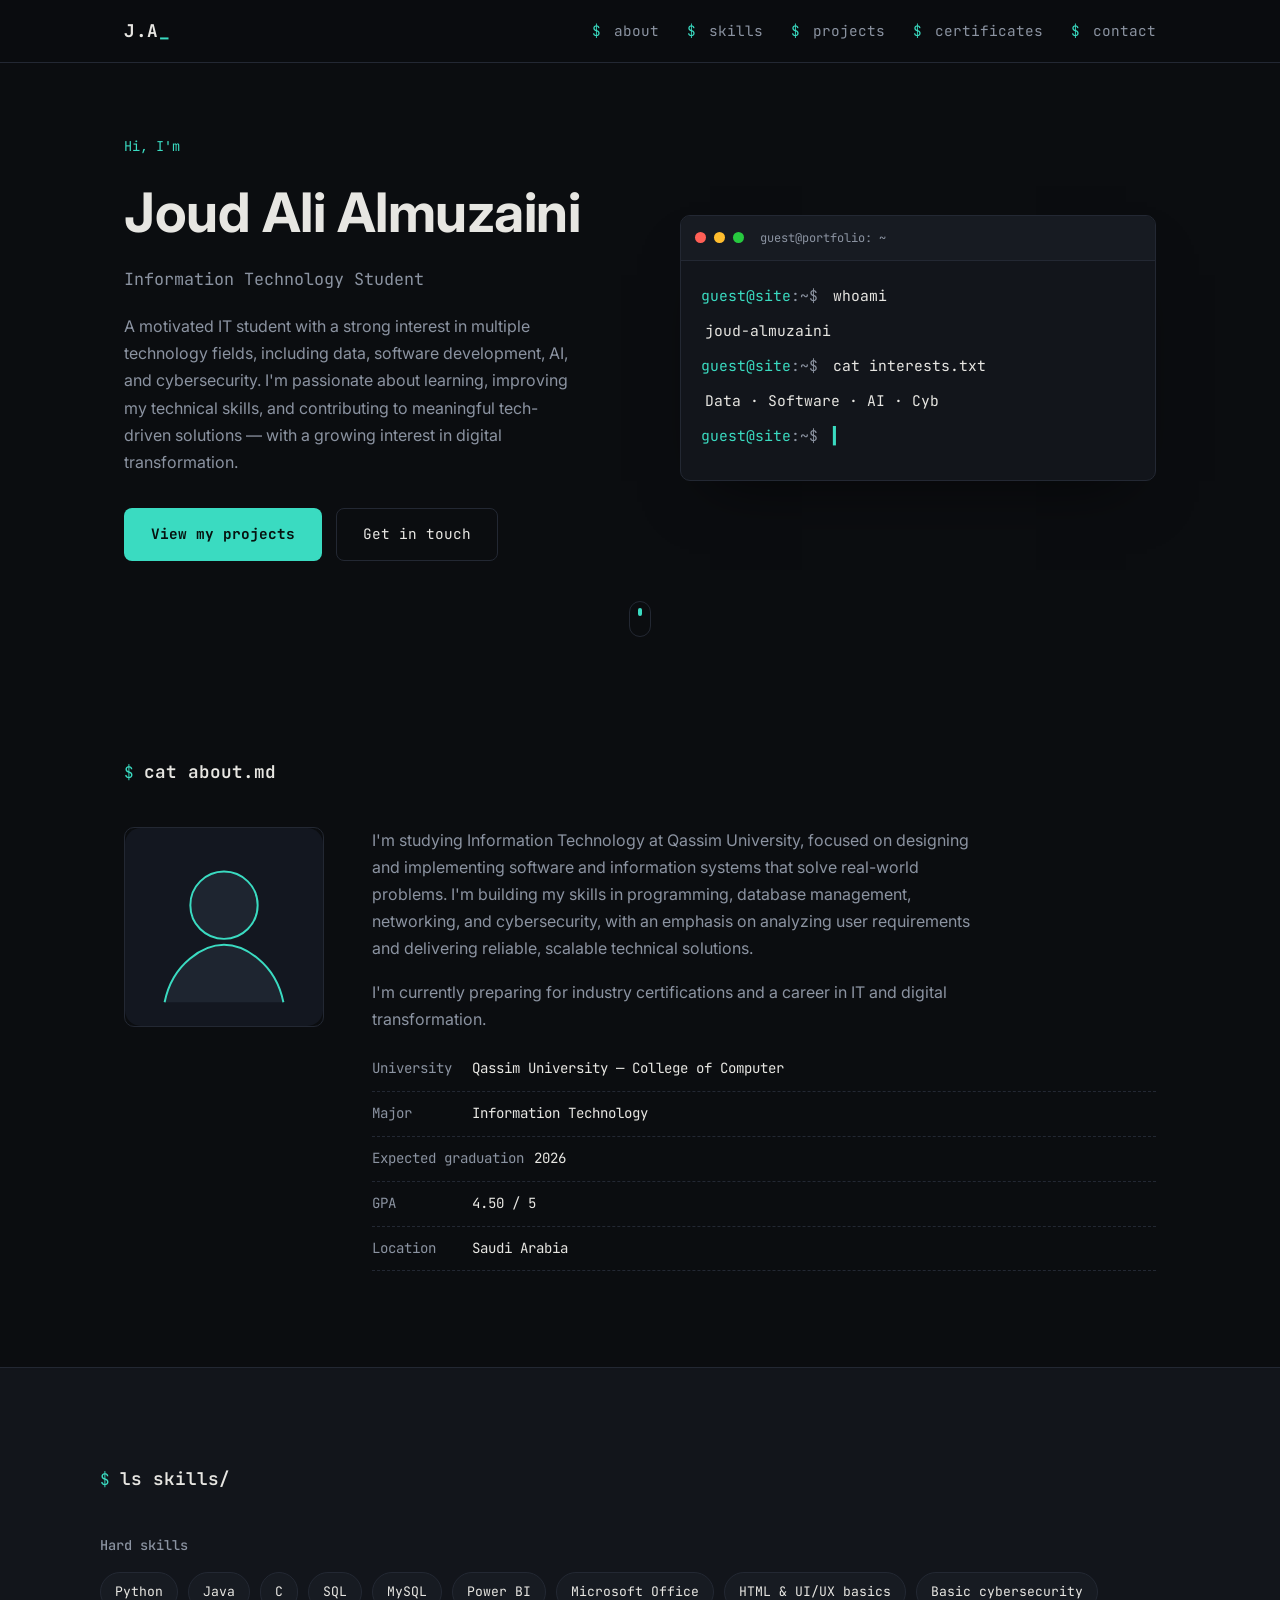
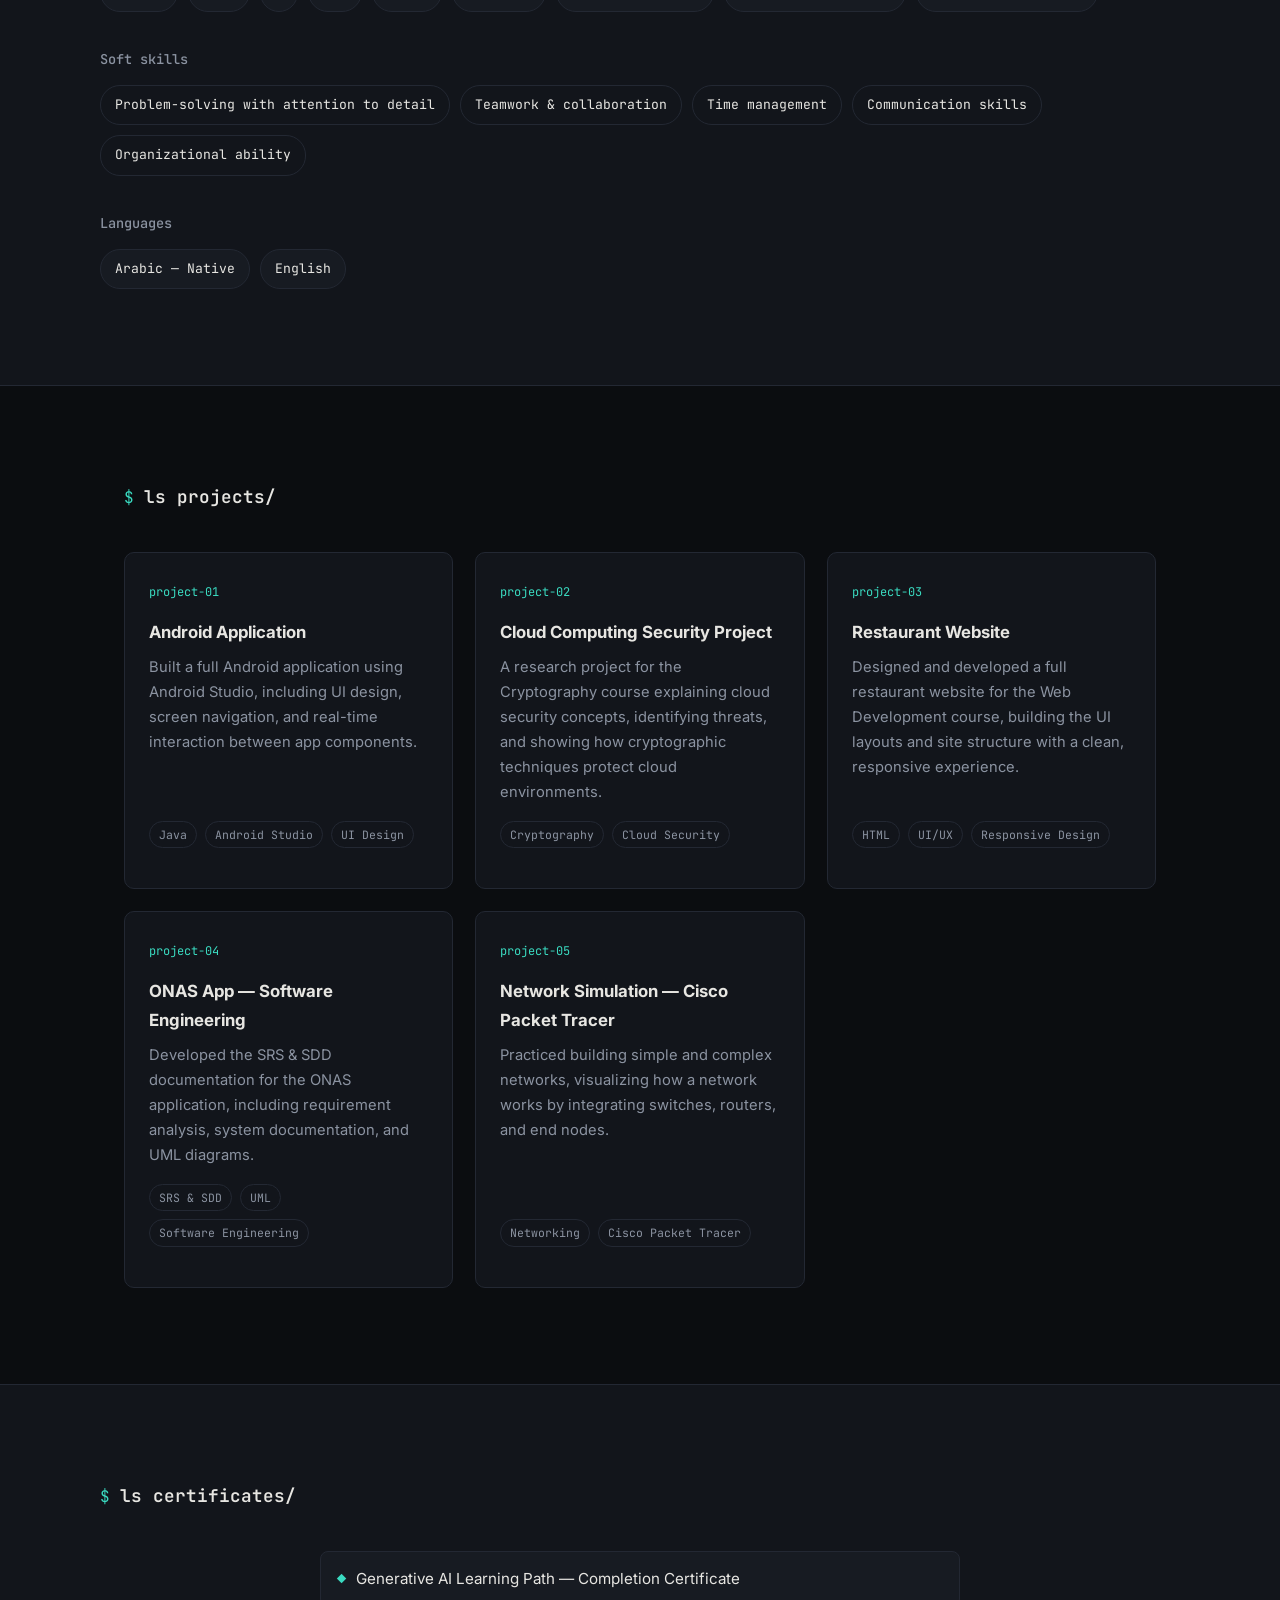
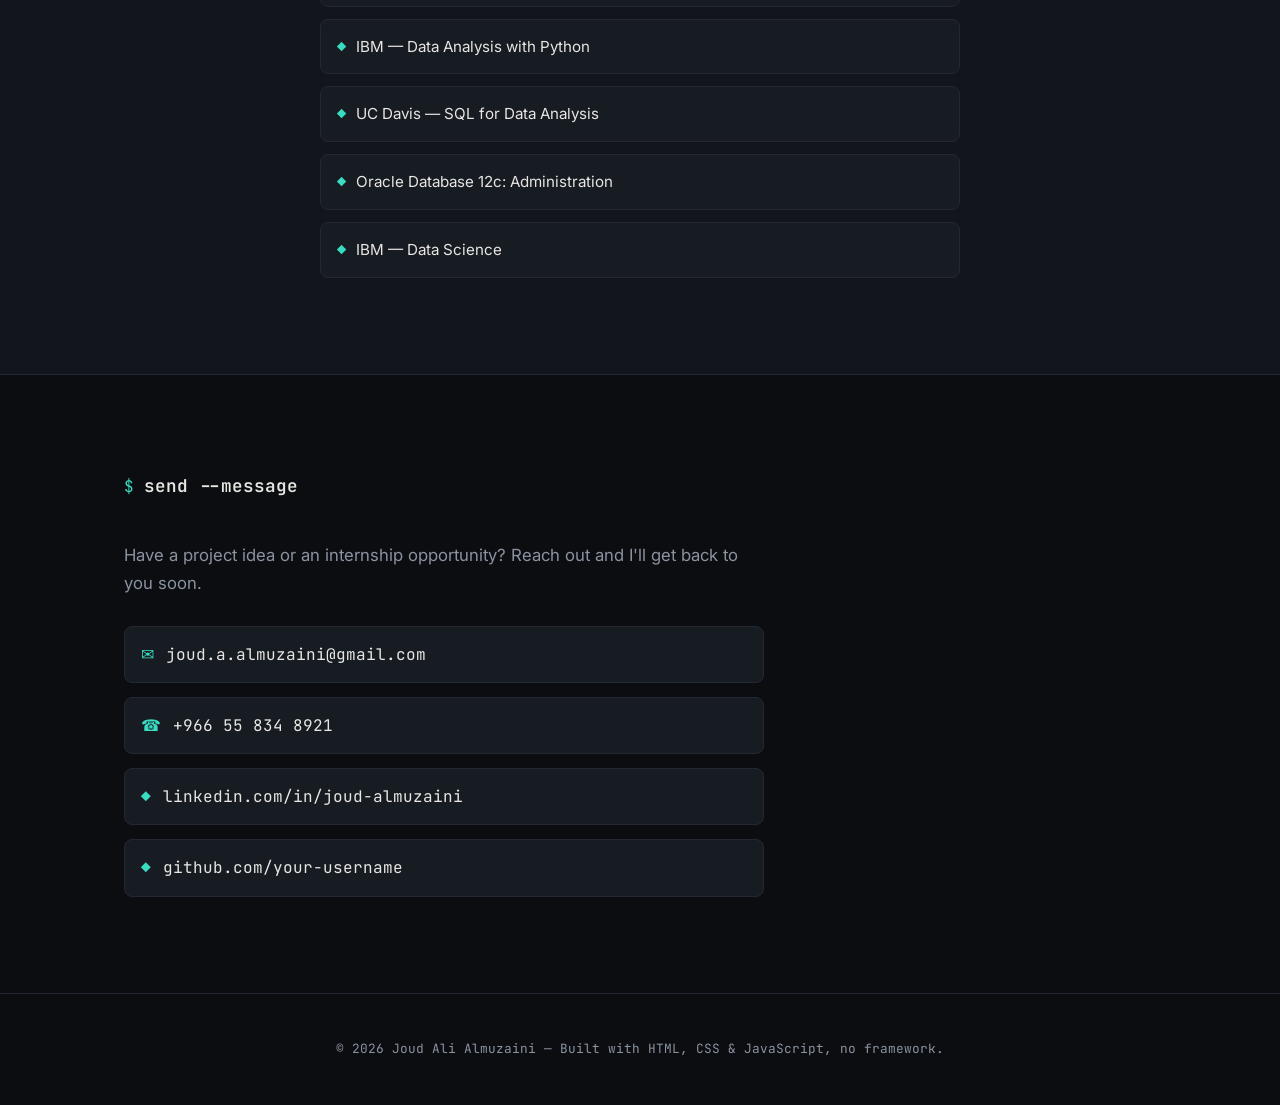
==== index.html @ 9cf5599b "Rename index_1.html to index.html" ====
<!DOCTYPE html>
<html lang="en" dir="ltr">
<head>
<meta charset="UTF-8">
<meta name="viewport" content="width=device-width, initial-scale=1.0">
<title>Joud Ali Almuzaini — Information Technology Student</title>
<meta name="description" content="Personal portfolio of Joud Ali Almuzaini, an Information Technology student interested in data, AI, and cybersecurity.">
<link rel="preconnect" href="https://fonts.googleapis.com">
<link rel="preconnect" href="https://fonts.gstatic.com" crossorigin>
<link href="https://fonts.googleapis.com/css2?family=JetBrains+Mono:wght@400;500;700&family=Inter:wght@400;500;600;700&display=swap" rel="stylesheet">
<link rel="stylesheet" href="styles.css">
</head>
<body>

<!-- ===== Nav ===== -->
<header class="nav" id="top">
  <div class="nav__inner">
    <a href="#top" class="nav__logo">J.A<span class="cursor">_</span></a>
    <nav class="nav__links">
      <a href="#about"><span class="tag">$</span> about</a>
      <a href="#skills"><span class="tag">$</span> skills</a>
      <a href="#projects"><span class="tag">$</span> projects</a>
      <a href="#certificates"><span class="tag">$</span> certificates</a>
      <a href="#contact"><span class="tag">$</span> contact</a>
    </nav>
    <button class="nav__toggle" id="navToggle" aria-label="Open menu" aria-expanded="false">
      <span></span><span></span><span></span>
    </button>
  </div>
</header>

<!-- ===== Hero ===== -->
<section class="hero">
  <div class="hero__inner">
    <div class="terminal" role="img" aria-label="Terminal window showing an intro">
      <div class="terminal__bar">
        <span class="dot dot--red"></span>
        <span class="dot dot--yellow"></span>
        <span class="dot dot--green"></span>
        <span class="terminal__title">guest@portfolio: ~</span>
      </div>
      <div class="terminal__body">
        <p><span class="prompt">guest@site</span><span class="colon">:~$</span> whoami</p>
        <p class="out" id="typedName"></p>
        <p><span class="prompt">guest@site</span><span class="colon">:~$</span> cat interests.txt</p>
        <p class="out" id="typedRole"></p>
        <p><span class="prompt">guest@site</span><span class="colon">:~$</span> <span class="blink">▍</span></p>
      </div>
    </div>

    <div class="hero__intro">
      <p class="eyebrow">Hi, I'm</p>
      <h1>Joud Ali Almuzaini</h1>
      <p class="hero__role">Information Technology Student</p>
      <p class="hero__desc">
        A motivated IT student with a strong interest in multiple technology fields, including
        data, software development, AI, and cybersecurity. I'm passionate about learning,
        improving my technical skills, and contributing to meaningful tech-driven solutions —
        with a growing interest in digital transformation.
      </p>
      <div class="hero__cta">
        <a href="#projects" class="btn btn--primary">View my projects</a>
        <a href="#contact" class="btn btn--ghost">Get in touch</a>
      </div>
    </div>
  </div>
  <a href="#about" class="scroll-hint" aria-label="Scroll down">
    <span></span>
  </a>
</section>

<!-- ===== About ===== -->
<section id="about" class="section">
  <div class="section__head">
    <span class="tag">$</span>
    <h2>cat about.md</h2>
  </div>
  <div class="about__grid">
    <div class="about__avatar" aria-hidden="true">
      <svg viewBox="0 0 200 200" width="100%" height="100%">
        <rect width="200" height="200" rx="16" fill="#131720"/>
        <circle cx="100" cy="78" r="34" fill="#1E2530" stroke="#3ADBC1" stroke-width="2"/>
        <path d="M40 176c8-40 40-58 60-58s52 18 60 58" fill="#1E2530" stroke="#3ADBC1" stroke-width="2"/>
      </svg>
    </div>
    <div class="about__text">
      <p>
        I'm studying Information Technology at Qassim University, focused on designing and
        implementing software and information systems that solve real-world problems. I'm
        building my skills in programming, database management, networking, and cybersecurity,
        with an emphasis on analyzing user requirements and delivering reliable, scalable
        technical solutions.
      </p>
      <p>
        I'm currently preparing for industry certifications and a career in IT and digital
        transformation.
      </p>
      <ul class="about__facts">
        <li><span>University</span>Qassim University — College of Computer</li>
        <li><span>Major</span>Information Technology</li>
        <li><span>Expected graduation</span>2026</li>
        <li><span>GPA</span>4.50 / 5</li>
        <li><span>Location</span>Saudi Arabia</li>
      </ul>
    </div>
  </div>
</section>

<!-- ===== Skills ===== -->
<section id="skills" class="section section--alt">
  <div class="section__head">
    <span class="tag">$</span>
    <h2>ls skills/</h2>
  </div>

  <div class="skills__col">
    <h3 class="skills__subtitle">Hard skills</h3>
    <div class="tag-grid">
      <span class="chip">Python</span>
      <span class="chip">Java</span>
      <span class="chip">C</span>
      <span class="chip">SQL</span>
      <span class="chip">MySQL</span>
      <span class="chip">Power BI</span>
      <span class="chip">Microsoft Office</span>
      <span class="chip">HTML &amp; UI/UX basics</span>
      <span class="chip">Basic cybersecurity</span>
    </div>
  </div>

  <div class="skills__col">
    <h3 class="skills__subtitle">Soft skills</h3>
    <div class="tag-grid">
      <span class="chip chip--alt">Problem-solving with attention to detail</span>
      <span class="chip chip--alt">Teamwork &amp; collaboration</span>
      <span class="chip chip--alt">Time management</span>
      <span class="chip chip--alt">Communication skills</span>
      <span class="chip chip--alt">Organizational ability</span>
    </div>
  </div>

  <div class="skills__col">
    <h3 class="skills__subtitle">Languages</h3>
    <div class="tag-grid">
      <span class="chip">Arabic — Native</span>
      <span class="chip">English</span>
    </div>
  </div>
</section>

<!-- ===== Projects ===== -->
<section id="projects" class="section">
  <div class="section__head">
    <span class="tag">$</span>
    <h2>ls projects/</h2>
  </div>
  <div class="projects__grid">
    <article class="card">
      <div class="card__top"><span class="card__index">project-01</span></div>
      <h3>Android Application</h3>
      <p>Built a full Android application using Android Studio, including UI design, screen
      navigation, and real-time interaction between app components.</p>
      <div class="card__tags"><span>Java</span><span>Android Studio</span><span>UI Design</span></div>
    </article>

    <article class="card">
      <div class="card__top"><span class="card__index">project-02</span></div>
      <h3>Cloud Computing Security Project</h3>
      <p>A research project for the Cryptography course explaining cloud security concepts,
      identifying threats, and showing how cryptographic techniques protect cloud environments.</p>
      <div class="card__tags"><span>Cryptography</span><span>Cloud Security</span></div>
    </article>

    <article class="card">
      <div class="card__top"><span class="card__index">project-03</span></div>
      <h3>Restaurant Website</h3>
      <p>Designed and developed a full restaurant website for the Web Development course,
      building the UI layouts and site structure with a clean, responsive experience.</p>
      <div class="card__tags"><span>HTML</span><span>UI/UX</span><span>Responsive Design</span></div>
    </article>

    <article class="card">
      <div class="card__top"><span class="card__index">project-04</span></div>
      <h3>ONAS App — Software Engineering</h3>
      <p>Developed the SRS &amp; SDD documentation for the ONAS application, including
      requirement analysis, system documentation, and UML diagrams.</p>
      <div class="card__tags"><span>SRS &amp; SDD</span><span>UML</span><span>Software Engineering</span></div>
    </article>

    <article class="card">
      <div class="card__top"><span class="card__index">project-05</span></div>
      <h3>Network Simulation — Cisco Packet Tracer</h3>
      <p>Practiced building simple and complex networks, visualizing how a network works by
      integrating switches, routers, and end nodes.</p>
      <div class="card__tags"><span>Networking</span><span>Cisco Packet Tracer</span></div>
    </article>
  </div>
</section>

<!-- ===== Certificates ===== -->
<section id="certificates" class="section section--alt">
  <div class="section__head">
    <span class="tag">$</span>
    <h2>ls certificates/</h2>
  </div>
  <ul class="cert__list">
    <li><span class="tag">◆</span> Generative AI Learning Path — Completion Certificate</li>
    <li><span class="tag">◆</span> IBM — Data Analysis with Python</li>
    <li><span class="tag">◆</span> UC Davis — SQL for Data Analysis</li>
    <li><span class="tag">◆</span> Oracle Database 12c: Administration</li>
    <li><span class="tag">◆</span> IBM — Data Science</li>
  </ul>
</section>

<!-- ===== Contact ===== -->
<section id="contact" class="section">
  <div class="section__head">
    <span class="tag">$</span>
    <h2>send --message</h2>
  </div>
  <div class="contact__wrap">
    <p class="contact__lead">
      Have a project idea or an internship opportunity? Reach out and I'll get back to you soon.
    </p>
    <div class="contact__links">
      <a href="mailto:joud.a.almuzaini@gmail.com" class="contact__item">
        <span class="tag">✉</span> joud.a.almuzaini@gmail.com
      </a>
      <a href="tel:+966558348921" class="contact__item">
        <span class="tag">☎</span> +966 55 834 8921
      </a>
      <a href="https://www.linkedin.com/in/joud-almuzaini" target="_blank" rel="noopener" class="contact__item">
        <span class="tag">◆</span> linkedin.com/in/joud-almuzaini
      </a>
      <a href="https://github.com/your-username" target="_blank" rel="noopener" class="contact__item">
        <span class="tag">◆</span> github.com/your-username
      </a>
    </div>
  </div>
</section>

<footer class="footer">
  <p>© <span id="year"></span> Joud Ali Almuzaini — Built with HTML, CSS &amp; JavaScript, no framework.</p>
</footer>

<script src="script.js"></script>
</body>
</html>
---- styles.css ----
/* =========================================================
   Design tokens
   ========================================================= */
:root{
  --bg: #0B0D10;
  --surface: #12151B;
  --surface-2: #171B22;
  --border: #232833;
  --text: #E7E6E2;
  --muted: #8B93A1;
  --accent: #3ADBC1;
  --accent-dim: #24493F;
  --danger: #FF6B6B;
  --warn: #F5C563;

  --font-body: "Inter", "Segoe UI", sans-serif;
  --font-mono: "JetBrains Mono", monospace;

  --radius: 10px;
  --max-w: 1080px;
  --section-pad: 96px;
}

@media (prefers-reduced-motion: reduce){
  *{ animation-duration: 0.01ms !important; animation-iteration-count: 1 !important; transition-duration: 0.01ms !important; }
}

*, *::before, *::after{ box-sizing: border-box; }
html{ scroll-behavior: smooth; }

body{
  margin: 0;
  background: var(--bg);
  color: var(--text);
  font-family: var(--font-body);
  line-height: 1.7;
  -webkit-font-smoothing: antialiased;
}

a{ color: inherit; text-decoration: none; }
ul{ list-style: none; margin: 0; padding: 0; }
img, svg{ display:block; max-width: 100%; }

::selection{ background: var(--accent); color: #06110E; }

:focus-visible{
  outline: 2px solid var(--accent);
  outline-offset: 3px;
  border-radius: 4px;
}

.tag{
  color: var(--accent);
  font-family: var(--font-mono);
}

/* =========================================================
   Nav
   ========================================================= */
.nav{
  position: sticky;
  top: 0;
  z-index: 50;
  background: rgba(11,13,16,0.85);
  backdrop-filter: blur(10px);
  border-bottom: 1px solid var(--border);
}
.nav__inner{
  max-width: var(--max-w);
  margin: 0 auto;
  padding: 16px 24px;
  display: flex;
  align-items: center;
  justify-content: space-between;
}
.nav__logo{
  font-family: var(--font-mono);
  font-weight: 700;
  font-size: 1.1rem;
  letter-spacing: 0.5px;
}
.cursor{ color: var(--accent); animation: blink 1.1s steps(1) infinite; }

.nav__links{
  display: flex;
  gap: 28px;
  font-family: var(--font-mono);
  font-size: 0.9rem;
}
.nav__links a{ color: var(--muted); transition: color .2s ease; }
.nav__links a:hover{ color: var(--text); }
.nav__links .tag{ margin-inline-end: 4px; }

.nav__toggle{
  display: none;
  flex-direction: column;
  gap: 5px;
  background: none;
  border: 0;
  cursor: pointer;
  padding: 6px;
}
.nav__toggle span{
  width: 22px; height: 2px; background: var(--text); display:block;
}

/* =========================================================
   Hero
   ========================================================= */
.hero{
  max-width: var(--max-w);
  margin: 0 auto;
  padding: 72px 24px 100px;
  display: grid;
  grid-template-columns: 1fr;
  position: relative;
}
.hero__inner{
  display: grid;
  grid-template-columns: 1.05fr 1fr;
  gap: 56px;
  align-items: center;
}

.terminal{
  background: var(--surface);
  border: 1px solid var(--border);
  border-radius: var(--radius);
  overflow: hidden;
  box-shadow: 0 30px 60px -30px rgba(0,0,0,0.6);
  order: 2;
}
.terminal__bar{
  display: flex;
  align-items: center;
  gap: 8px;
  padding: 12px 14px;
  background: var(--surface-2);
  border-bottom: 1px solid var(--border);
}
.dot{ width: 11px; height: 11px; border-radius: 50%; display:inline-block; }
.dot--red{ background: #FF5F56; }
.dot--yellow{ background: #FFBD2E; }
.dot--green{ background: #27C93F; }
.terminal__title{
  font-family: var(--font-mono);
  font-size: 0.75rem;
  color: var(--muted);
  margin-inline-start: 8px;
}
.terminal__body{
  padding: 22px 20px;
  font-family: var(--font-mono);
  font-size: 0.92rem;
  min-height: 210px;
}
.terminal__body p{ margin: 0 0 10px; direction: ltr; text-align: left; }
.prompt{ color: var(--accent); }
.colon{ color: var(--muted); margin-inline-end: 6px; }
.out{ color: var(--text); padding-inline-start: 4px; min-height: 1.4em; }
.blink{ animation: blink 1s steps(1) infinite; color: var(--accent); }

@keyframes blink{ 50%{ opacity: 0; } }

.hero__intro{ order: 1; }
.eyebrow{
  font-family: var(--font-mono);
  color: var(--accent);
  font-size: 0.85rem;
  margin: 0 0 8px;
}
.hero__intro h1{
  font-size: clamp(2.2rem, 4.5vw, 3.4rem);
  margin: 0 0 6px;
  font-weight: 700;
  letter-spacing: -0.5px;
}
.hero__role{
  font-family: var(--font-mono);
  color: var(--muted);
  font-size: 1.05rem;
  margin: 0 0 20px;
}
.hero__desc{
  color: var(--muted);
  max-width: 46ch;
  margin: 0 0 32px;
}
.hero__cta{ display: flex; gap: 14px; flex-wrap: wrap; }

.btn{
  padding: 13px 26px;
  border-radius: 8px;
  font-family: var(--font-mono);
  font-size: 0.9rem;
  border: 1px solid transparent;
  transition: transform .15s ease, background .2s ease, border-color .2s ease;
  display: inline-block;
}
.btn:hover{ transform: translateY(-2px); }
.btn--primary{ background: var(--accent); color: #06110E; font-weight: 700; }
.btn--primary:hover{ background: #52E6CE; }
.btn--ghost{ border-color: var(--border); color: var(--text); }
.btn--ghost:hover{ border-color: var(--accent); color: var(--accent); }

.scroll-hint{
  position: absolute;
  bottom: 24px;
  left: 50%;
  transform: translateX(-50%);
  width: 22px; height: 36px;
  border: 1px solid var(--border);
  border-radius: 12px;
  display: flex;
  justify-content: center;
  padding-top: 6px;
}
.scroll-hint span{
  width: 4px; height: 8px;
  background: var(--accent);
  border-radius: 2px;
  animation: scrolldown 1.6s ease infinite;
}
@keyframes scrolldown{
  0%{ opacity: 1; transform: translateY(0); }
  70%{ opacity: 0; transform: translateY(10px); }
  100%{ opacity: 0; transform: translateY(0); }
}

/* =========================================================
   Sections (generic)
   ========================================================= */
.section{
  max-width: var(--max-w);
  margin: 0 auto;
  padding: var(--section-pad) 24px;
}
.section--alt{
  max-width: none;
  background: var(--surface);
  border-top: 1px solid var(--border);
  border-bottom: 1px solid var(--border);
}
.section--alt > *{
  max-width: var(--max-w);
  margin-inline: auto;
}
.section__head{
  display: flex;
  align-items: baseline;
  gap: 10px;
  margin-bottom: 40px;
  font-family: var(--font-mono);
}
.section__head h2{
  font-size: 1.1rem;
  font-weight: 600;
  margin: 0;
  color: var(--text);
}

/* About */
.about__grid{
  display: grid;
  grid-template-columns: 200px 1fr;
  gap: 48px;
  align-items: start;
}
.about__avatar{
  border-radius: var(--radius);
  overflow: hidden;
  border: 1px solid var(--border);
}
.about__text p{ color: var(--muted); margin: 0 0 16px; max-width: 62ch; }
.about__facts{
  margin-top: 24px;
  display: grid;
  gap: 10px;
  font-family: var(--font-mono);
  font-size: 0.88rem;
}
.about__facts li{
  display: flex;
  gap: 10px;
  color: var(--text);
  padding-bottom: 10px;
  border-bottom: 1px dashed var(--border);
}
.about__facts li span{
  color: var(--muted);
  min-width: 90px;
  display: inline-block;
}

/* Skills */
.skills__col{ margin-bottom: 36px; }
.skills__col:last-child{ margin-bottom: 0; }
.skills__subtitle{
  font-family: var(--font-mono);
  font-size: 0.85rem;
  color: var(--muted);
  font-weight: 500;
  margin: 0 0 14px;
}
.tag-grid{
  display: flex;
  flex-wrap: wrap;
  gap: 10px;
}
.chip{
  font-family: var(--font-mono);
  font-size: 0.82rem;
  color: var(--text);
  background: var(--surface-2);
  border: 1px solid var(--border);
  padding: 8px 14px;
  border-radius: 20px;
  transition: border-color .2s ease, color .2s ease;
}
.chip:hover{ border-color: var(--accent); color: var(--accent); }
.chip--alt{ background: transparent; }

/* Certificates */
.cert__list{
  display: grid;
  gap: 12px;
  max-width: 640px;
}
.cert__list li{
  display: flex;
  align-items: center;
  gap: 10px;
  padding: 14px 16px;
  background: var(--surface-2);
  border: 1px solid var(--border);
  border-radius: 8px;
  font-size: 0.95rem;
}

/* Projects */
.projects__grid{
  display: grid;
  grid-template-columns: repeat(3, 1fr);
  gap: 22px;
}
.card{
  background: var(--surface);
  border: 1px solid var(--border);
  border-radius: var(--radius);
  padding: 24px;
  display: flex;
  flex-direction: column;
  transition: border-color .2s ease, transform .2s ease;
}
.card:hover{ border-color: var(--accent); transform: translateY(-4px); }
.card__index{
  font-family: var(--font-mono);
  font-size: 0.75rem;
  color: var(--accent);
}
.card h3{ font-size: 1.05rem; margin: 14px 0 8px; }
.card p{ color: var(--muted); font-size: 0.92rem; margin: 0 0 16px; flex-grow: 1; }
.card__tags{ display: flex; gap: 8px; margin-bottom: 16px; flex-wrap: wrap; }
.card__tags span{
  font-family: var(--font-mono);
  font-size: 0.72rem;
  color: var(--muted);
  border: 1px solid var(--border);
  padding: 3px 9px;
  border-radius: 20px;
}
.card__links{ display: flex; gap: 16px; font-family: var(--font-mono); font-size: 0.85rem; }
.card__links a{ color: var(--text); border-bottom: 1px solid var(--border); }
.card__links a:hover{ color: var(--accent); border-color: var(--accent); }

/* Contact */
.contact__wrap{ max-width: 640px; }
.contact__lead{ color: var(--muted); margin: 0 0 28px; font-size: 1.05rem; }
.contact__links{ display: grid; gap: 14px; }
.contact__item{
  display: flex;
  align-items: center;
  gap: 12px;
  font-family: var(--font-mono);
  padding: 14px 16px;
  background: var(--surface-2);
  border: 1px solid var(--border);
  border-radius: 8px;
  transition: border-color .2s ease, color .2s ease;
}
.contact__item:hover{ border-color: var(--accent); color: var(--accent); }

/* Footer */
.footer{
  text-align: center;
  padding: 32px 24px;
  color: var(--muted);
  font-family: var(--font-mono);
  font-size: 0.8rem;
  border-top: 1px solid var(--border);
}

/* =========================================================
   Responsive
   ========================================================= */
@media (max-width: 860px){
  .hero__inner{ grid-template-columns: 1fr; }
  .terminal{ order: 1; }
  .hero__intro{ order: 2; }
  .about__grid{ grid-template-columns: 1fr; }
  .about__avatar{ width: 140px; }
  .projects__grid{ grid-template-columns: 1fr 1fr; }
}

@media (max-width: 640px){
  :root{ --section-pad: 64px; }
  .nav__links{ display: none; }
  .nav__toggle{ display: flex; }
  .nav.open .nav__links{
    display: flex;
    position: absolute;
    top: 100%;
    inset-inline: 0;
    background: var(--bg);
    border-bottom: 1px solid var(--border);
    flex-direction: column;
    padding: 20px 24px;
    gap: 18px;
  }
  .projects__grid{ grid-template-columns: 1fr; }
  .hero{ padding-bottom: 72px; }
}
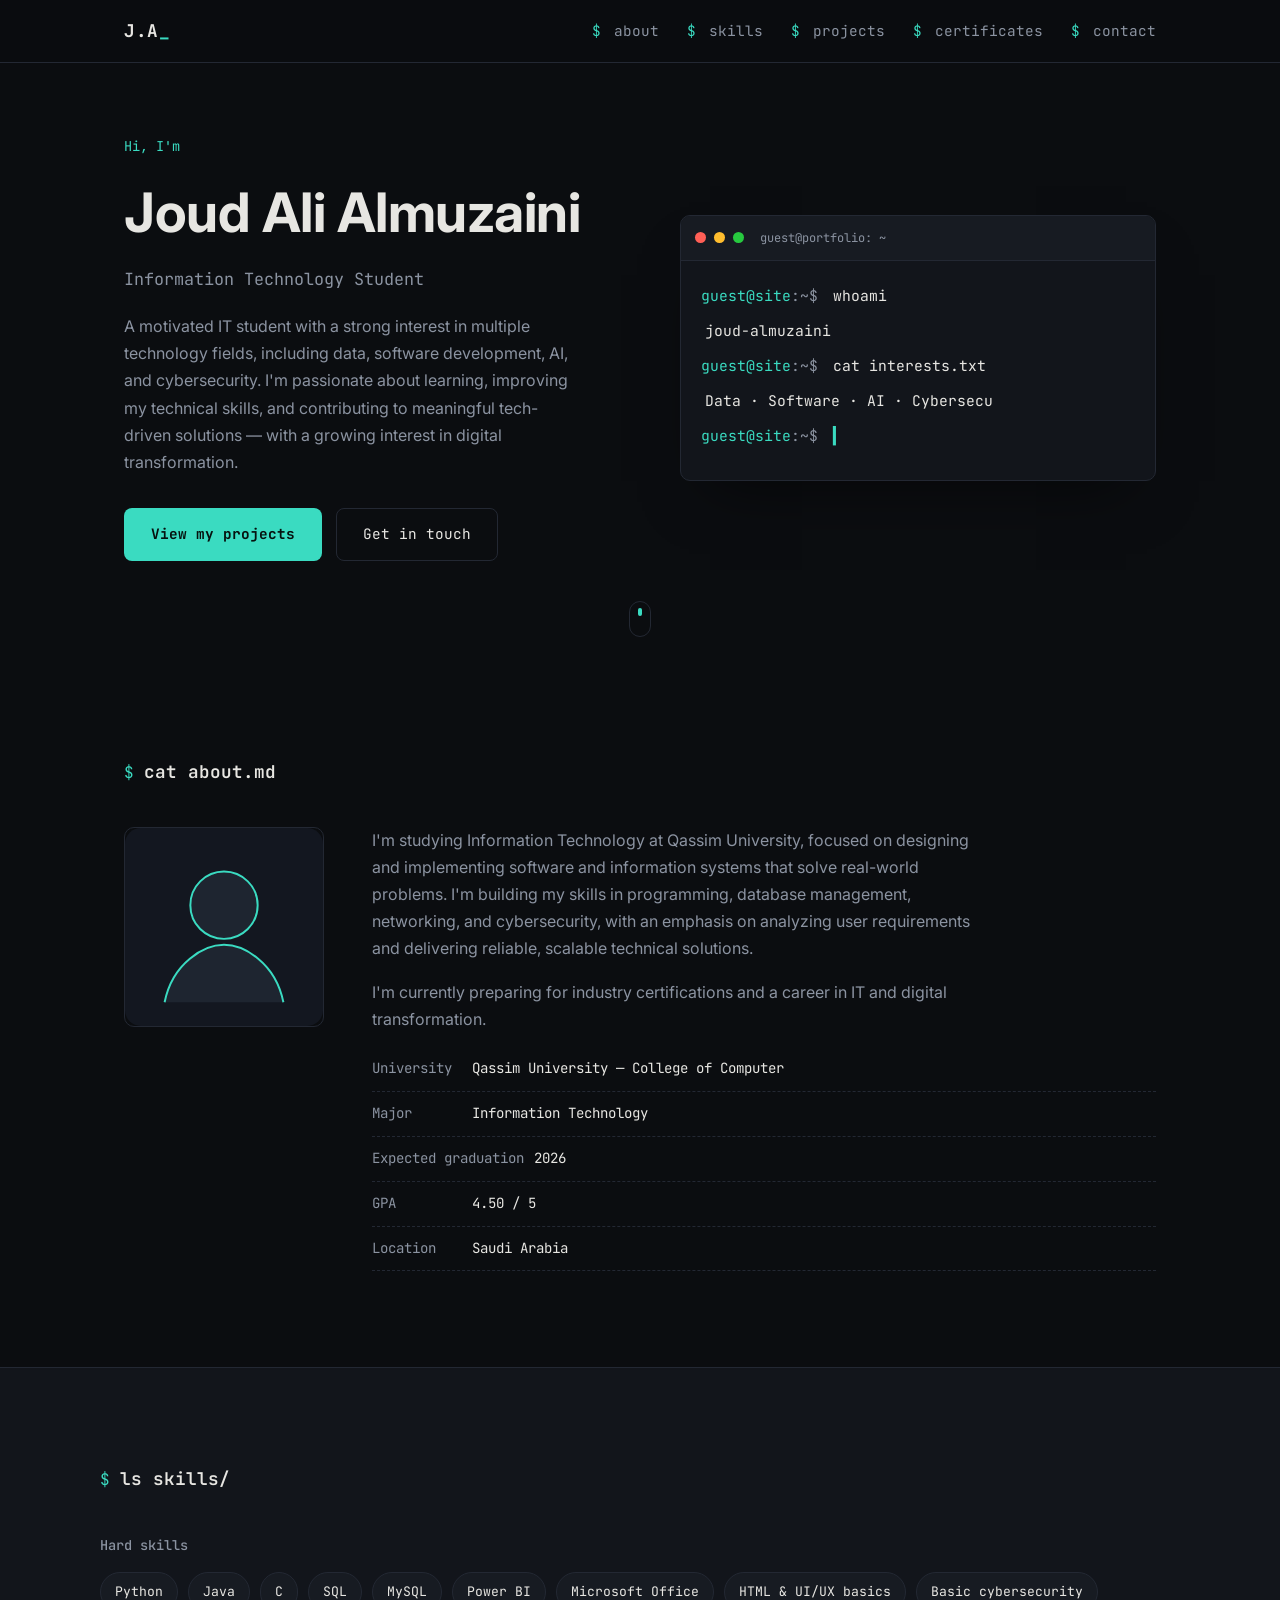
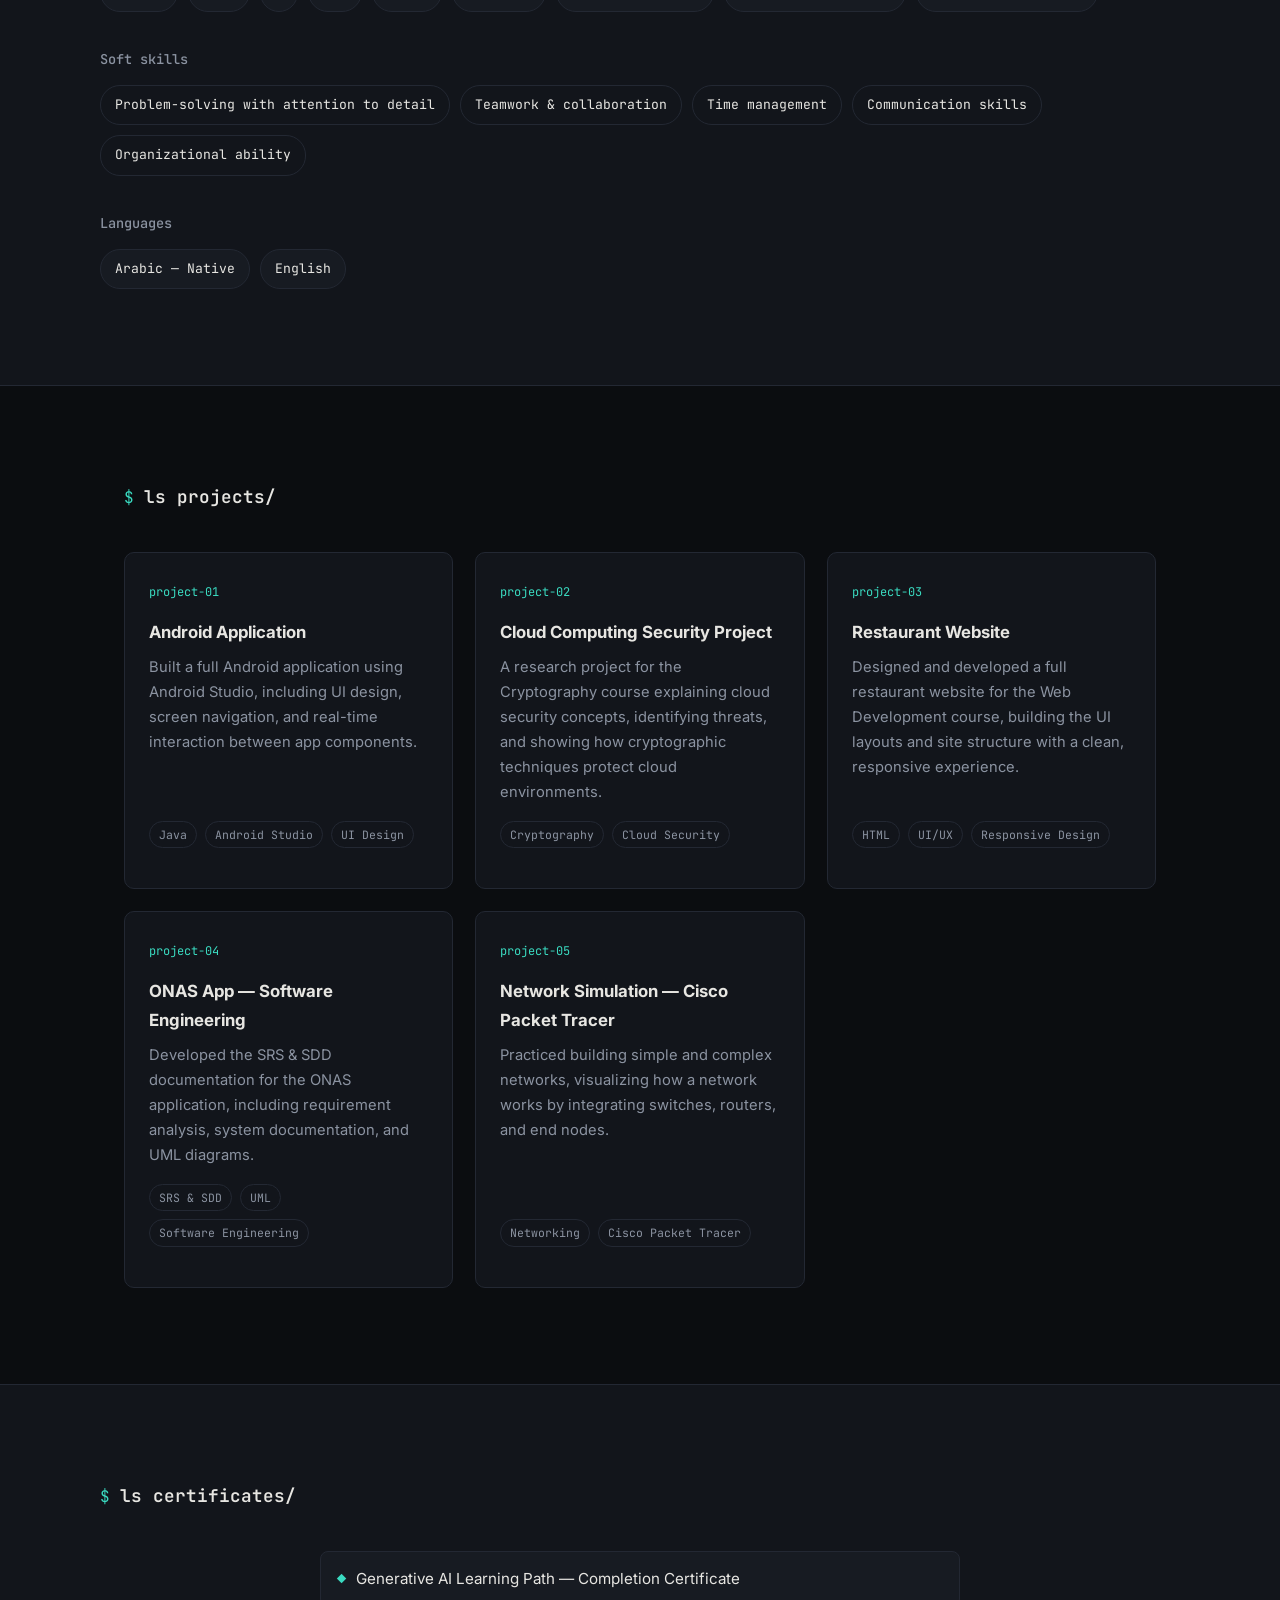
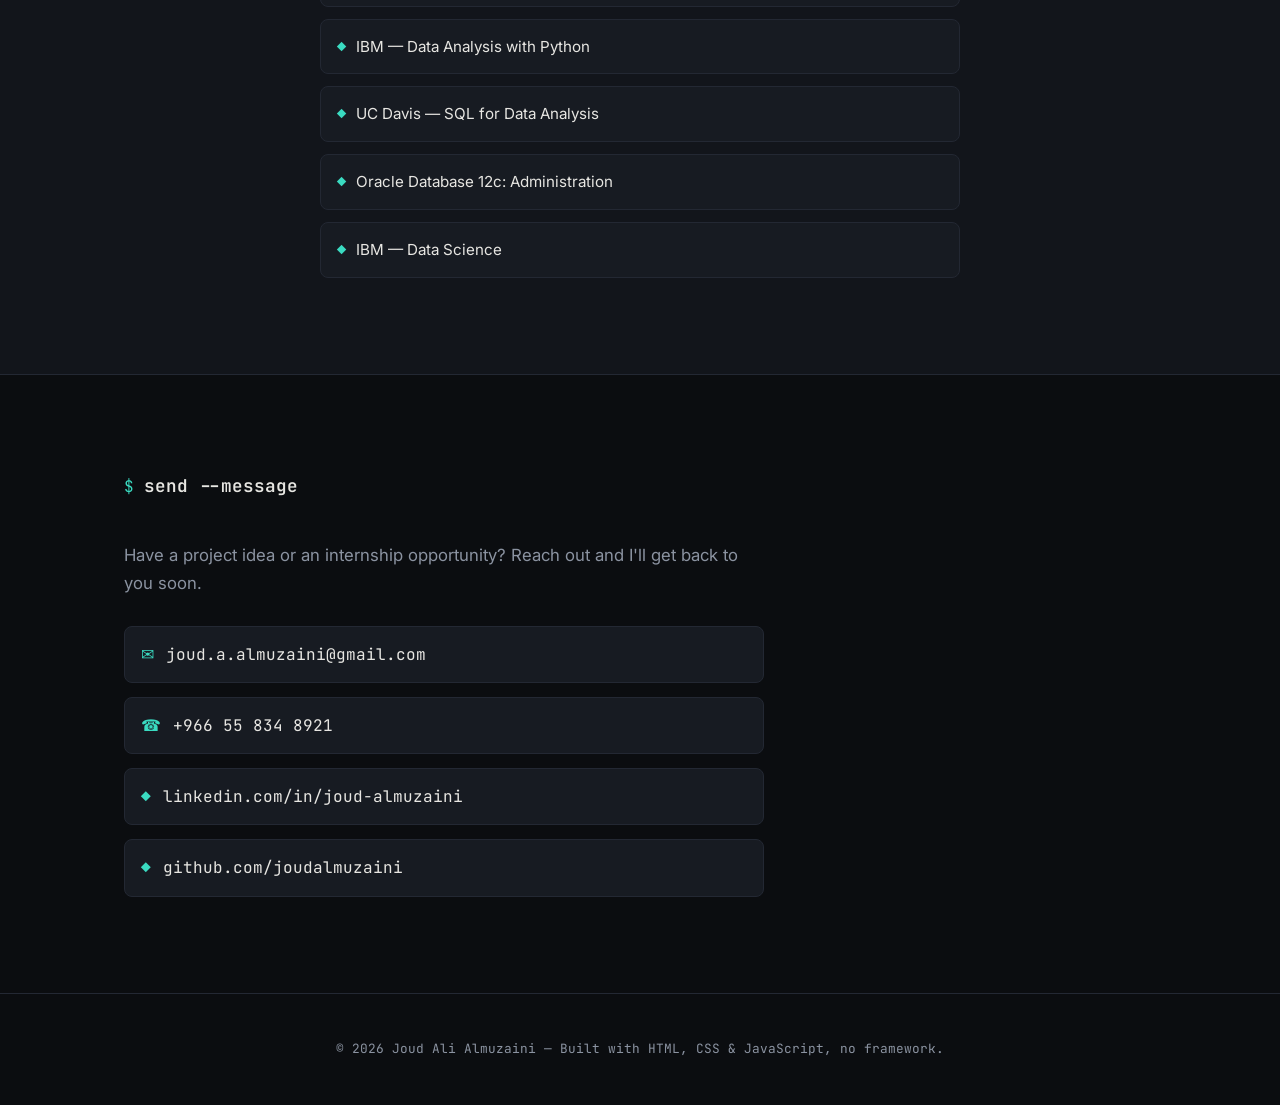
==== commit 04bed1a1: "Update GitHub link to correct username" ====
--- a/index.html
+++ b/index.html
@@ -233,7 +233,7 @@
         <span class="tag">◆</span> linkedin.com/in/joud-almuzaini
       </a>
       <a href="https://github.com/your-username" target="_blank" rel="noopener" class="contact__item">
-        <span class="tag">◆</span> github.com/your-username
+        <span class="tag">◆</span> github.com/joudalmuzaini
       </a>
     </div>
   </div>
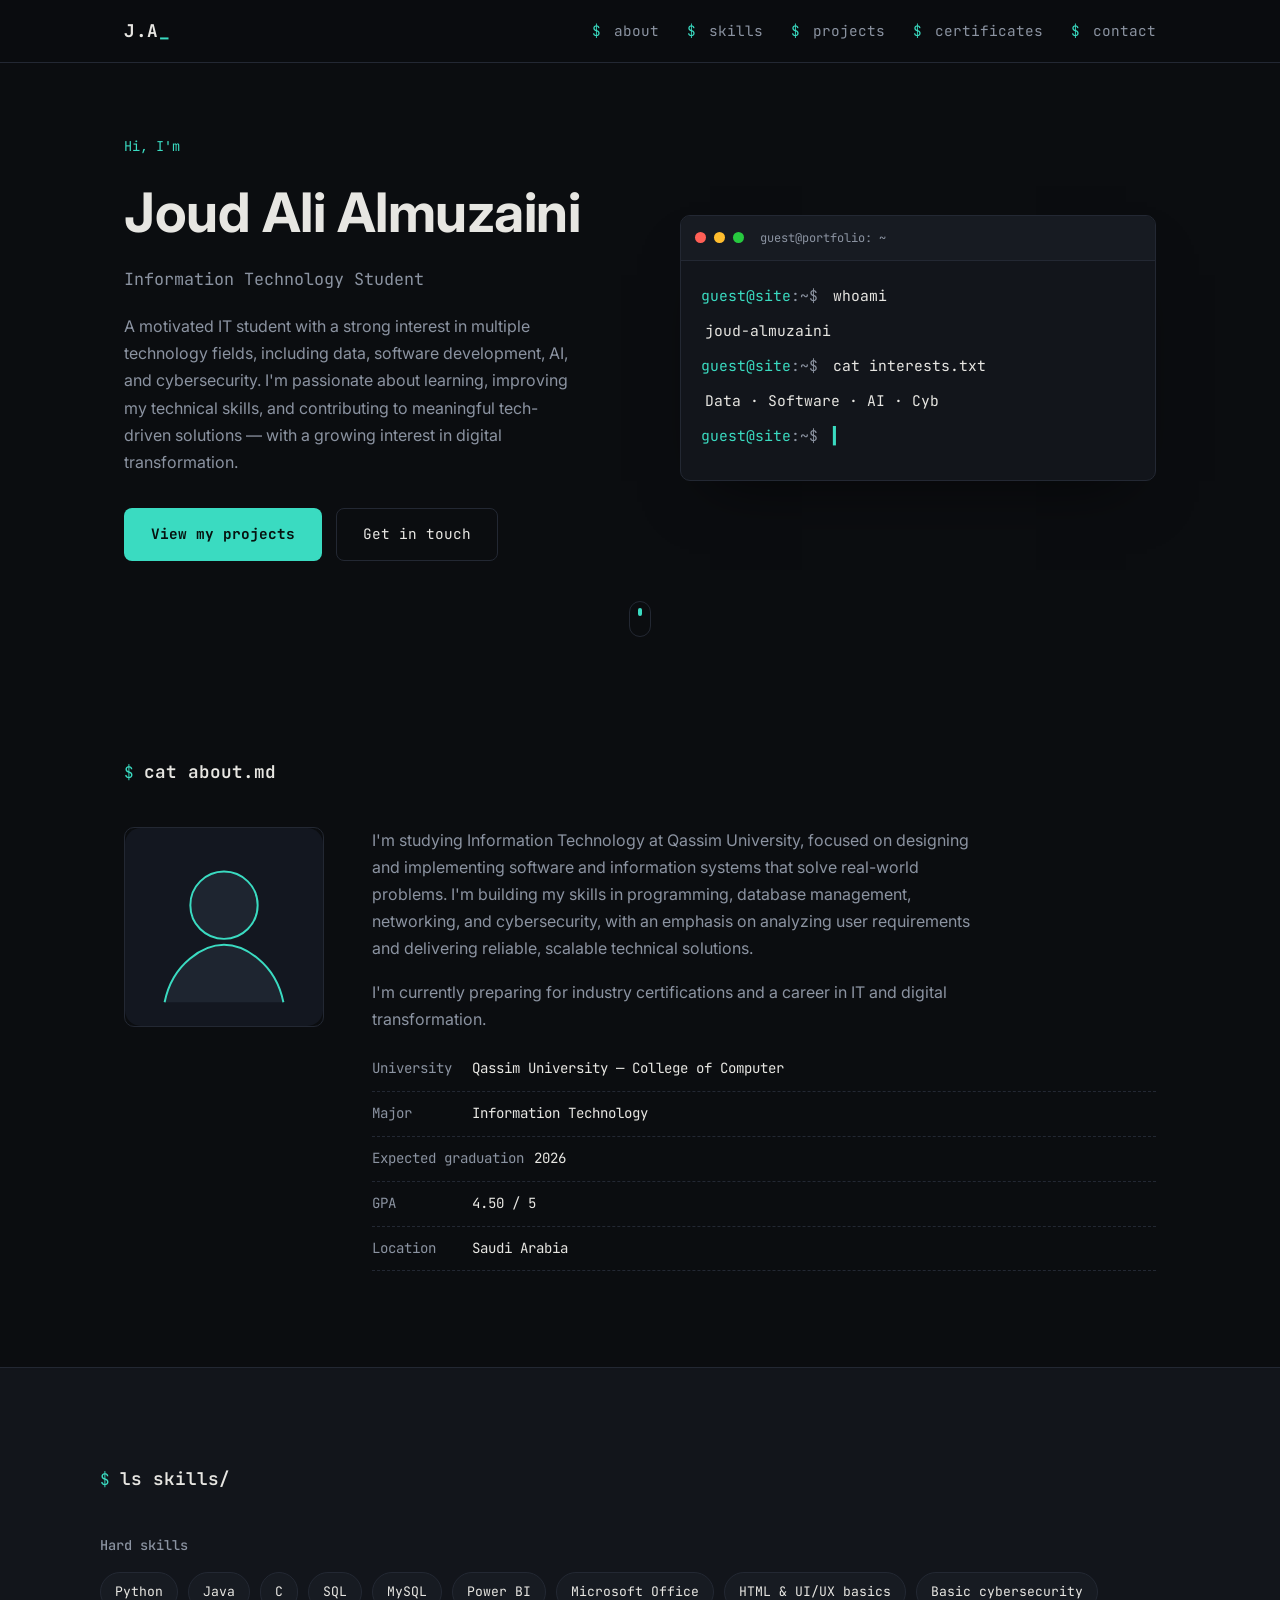
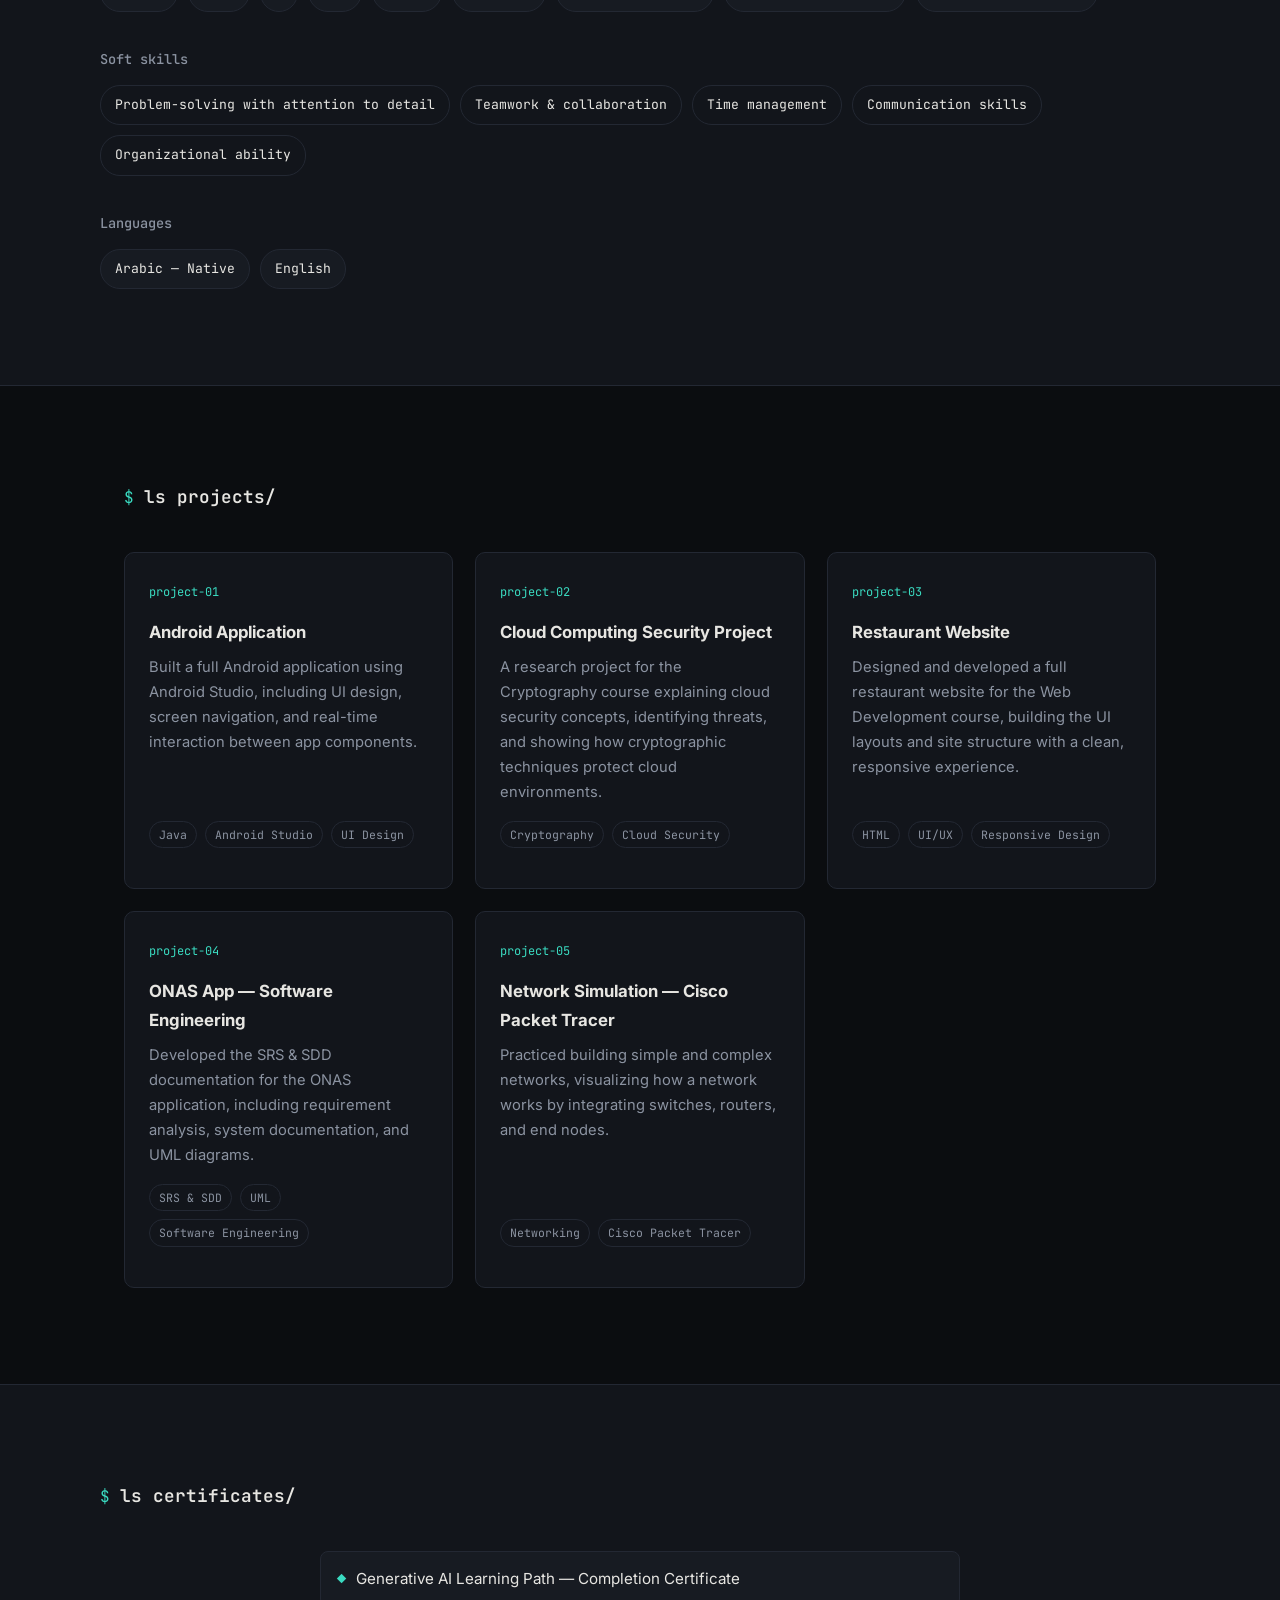
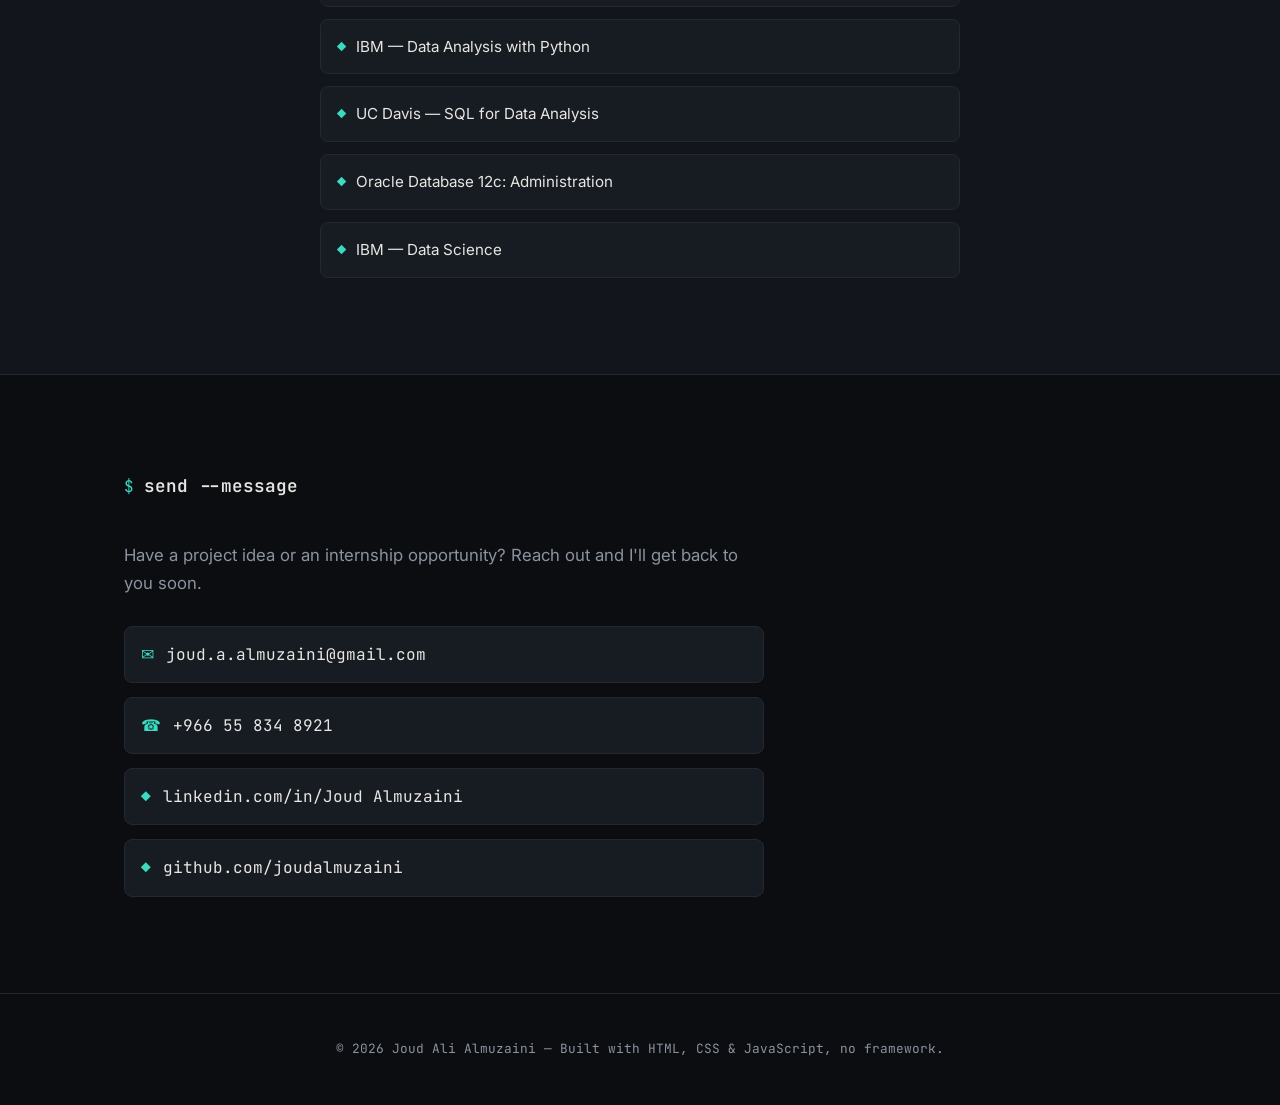
==== commit 088eef6a: "Update LinkedIn and GitHub links in index.html" ====
--- a/index.html
+++ b/index.html
@@ -229,10 +229,10 @@
       <a href="tel:+966558348921" class="contact__item">
         <span class="tag">☎</span> +966 55 834 8921
       </a>
-      <a href="https://www.linkedin.com/in/joud-almuzaini" target="_blank" rel="noopener" class="contact__item">
-        <span class="tag">◆</span> linkedin.com/in/joud-almuzaini
-      </a>
-      <a href="https://github.com/your-username" target="_blank" rel="noopener" class="contact__item">
+      <a href="https://www.linkedin.com/in/Joud Almuzaini" target="_blank" rel="noopener" class="contact__item">
+        <span class="tag">◆</span> linkedin.com/in/Joud Almuzaini
+      </a>
+      <a href="https://github.com/joudalmuzaini" target="_blank" rel="noopener" class="contact__item">
         <span class="tag">◆</span> github.com/joudalmuzaini
       </a>
     </div>
